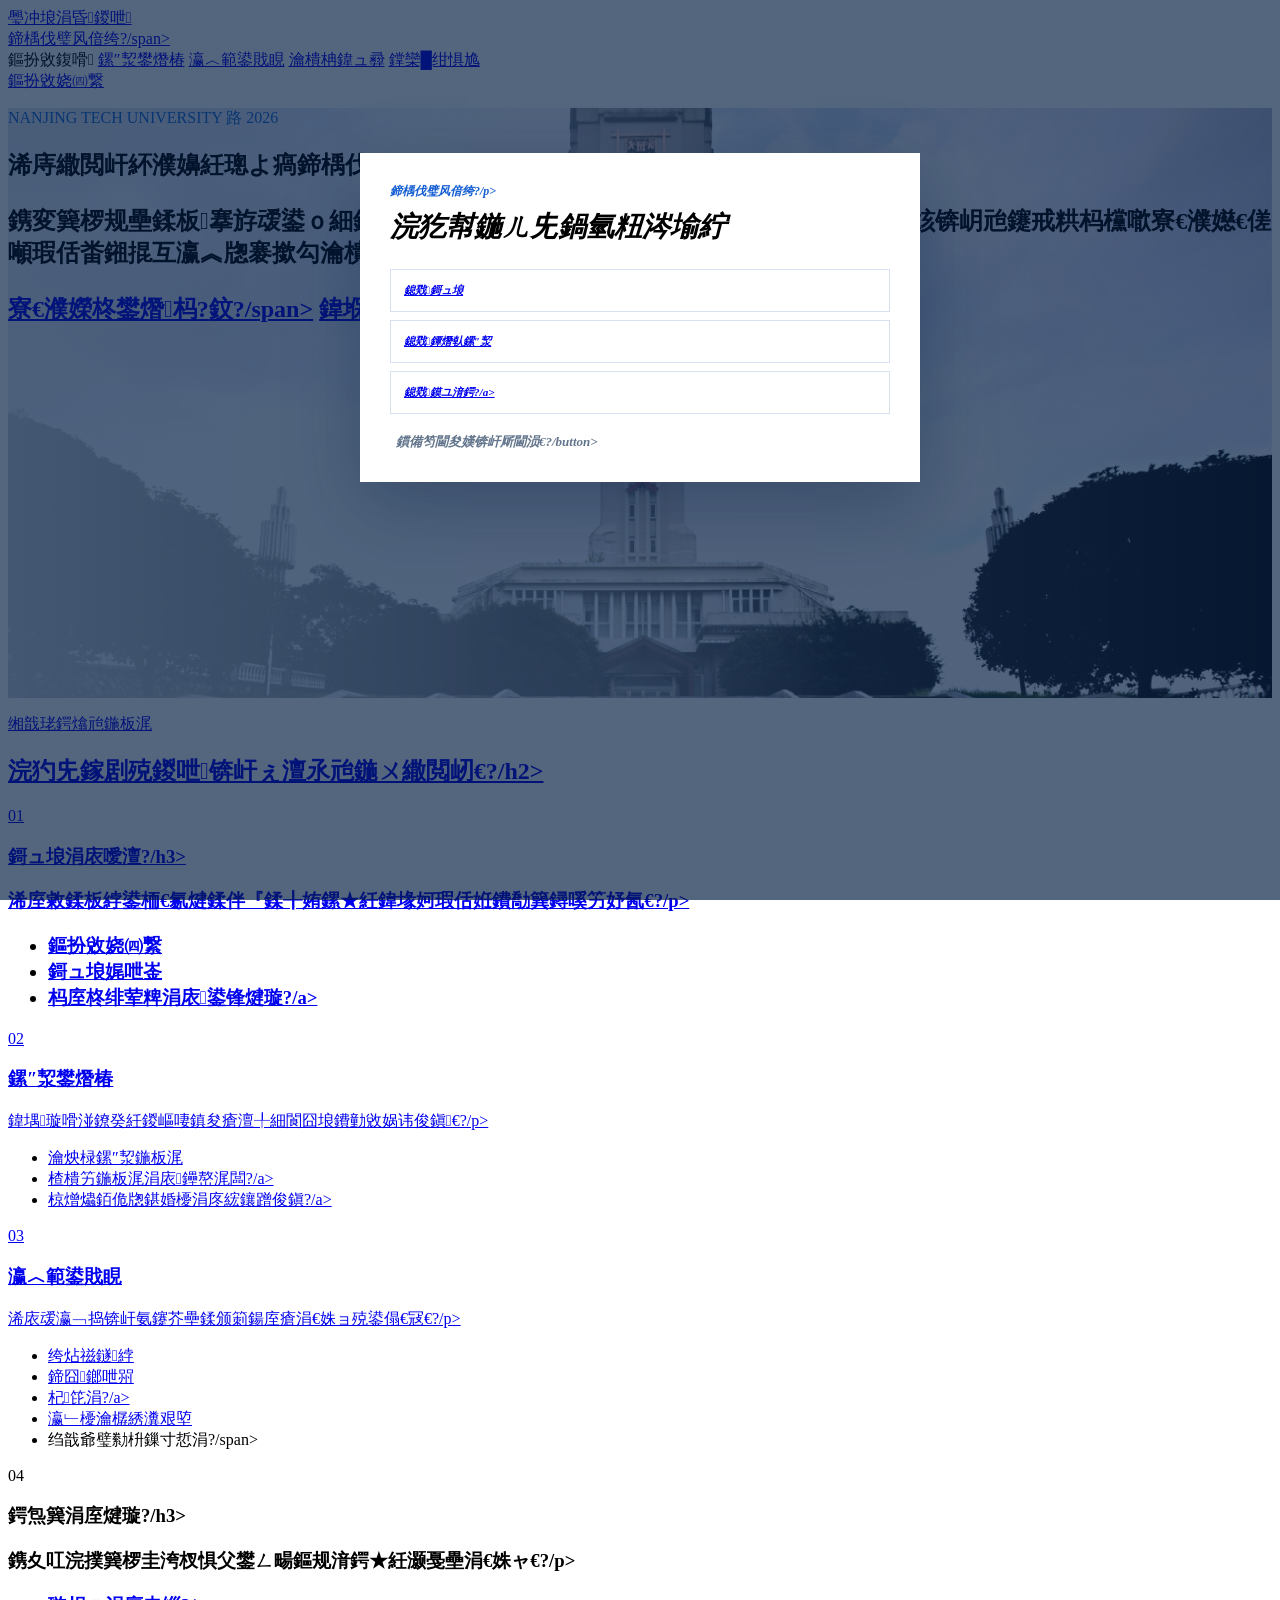
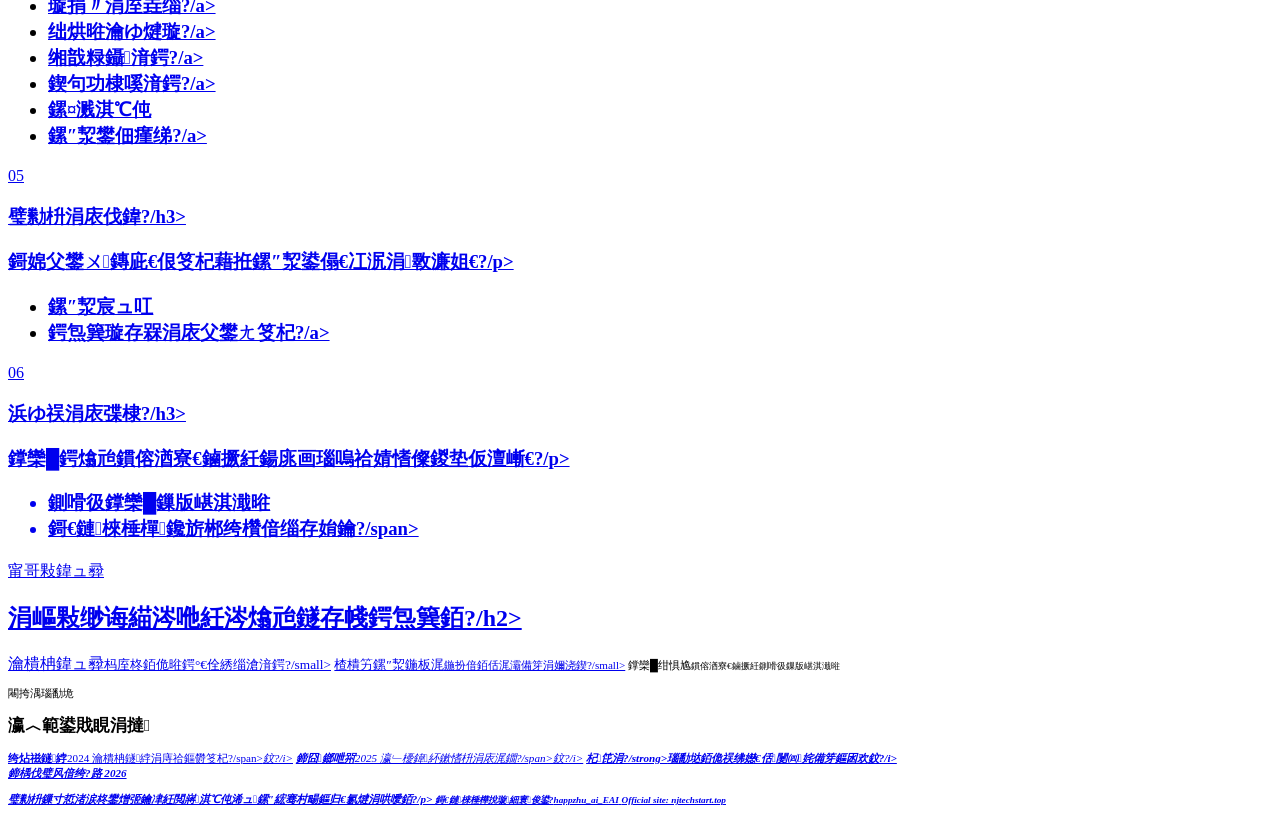
==== index.html @ 0dc82d51 "publish: static GitHub Pages mirror" ====
﻿<!doctype html>
<html lang="zh-CN">
  <head>
    <meta charset="UTF-8" />
    <meta name="viewport" content="width=device-width, initial-scale=1.0" />
    <meta name="description" content="鍗楀伐璧风偣绔欙細鍗椾含宸ヤ笟澶у鏂扮敓鐨勪换鍔″紡鏍″洯淇℃伅鍏ュ彛銆? />
    <title>鍗楀伐璧风偣绔?路 鏂扮敓淇℃伅鍏ュ彛</title>
    <link rel="stylesheet" href="rebuild.css?v=20260807" />
    <style>.home-hero.home-hero-photo{position:relative;isolation:isolate;display:block;min-height:590px;background:#dceeff}.hero-image{position:absolute;z-index:-2;inset:0;width:100%;height:100%;object-fit:cover;filter:brightness(1.09) saturate(.96) contrast(.93)}.home-hero.home-hero-photo:after{content:"";position:absolute;z-index:-1;inset:0;background:linear-gradient(90deg,#eff8ffd9 0%,#eef7ff9c 34%,#d9edff30 64%,#b7dcff08)}.home-hero.home-hero-photo .hero-copy{min-height:590px;justify-content:end;color:#12345b}.home-hero.home-hero-photo .hero-copy h1{max-width:650px;font-size:clamp(48px,6vw,78px);line-height:1.05}.home-hero.home-hero-photo .hero-copy>p:not(.eyebrow){max-width:590px;color:#315b85}.home-hero.home-hero-photo .eyebrow{color:#1769d4}@media(max-width:620px){.home-hero.home-hero-photo,.home-hero.home-hero-photo .hero-copy{min-height:500px}.home-hero.home-hero-photo:after{background:linear-gradient(0deg,#eff8ffe8 0%,#eff8ff99 58%,#ffffff18)}.home-hero.home-hero-photo .hero-copy{padding:48px 25px}}</style>
    <style>.onboarding[aria-hidden="true"]{display:none}.onboarding{position:fixed;inset:0;z-index:40;display:grid;place-items:center;padding:20px}.onboarding-backdrop{position:absolute;inset:0;background:rgba(4,29,66,.68)}.onboarding-panel{position:relative;width:min(500px,100%);padding:30px;background:#fff;box-shadow:0 24px 70px rgba(4,29,66,.3)}.onboarding-panel p{margin:0;color:#145ed3;font-size:12px;font-weight:800}.onboarding-panel h2{margin:8px 0 23px;font-size:28px}.onboarding-choices{display:grid;gap:8px}.onboarding-choices a{padding:13px;border:1px solid #d5e1ef;font-weight:700}.onboarding-panel button{margin-top:18px;border:0;background:transparent;color:#62758c;font:inherit;font-size:13px}</style>
  </head>
  <body>
    <a class="skip-link" href="#main">璺冲埌涓昏鍐呭</a>
    <header class="site-shell-header">
      <a class="wordmark" href="index.html" aria-label="鍗楀伐璧风偣绔欓椤?>
        <img src="assets/njtech-emblem.png" alt="" aria-hidden="true" />
        <span>鍗楀伐<span>璧风偣绔?/span></span>
      </a>
      <nav class="site-nav" aria-label="涓诲鑸?>
        <a href="freshman-welcome.html">鏂扮敓鍑嗗</a>
        <a href="campus-map.html">鏍″洯鐢熸椿</a>
        <a href="study-development.html">瀛︿範鍙戝睍</a>
        <a href="services.html">瀹樻柟鍏ュ彛</a>
        <a href="messages.html">鐣欒█绀惧尯</a>
      </nav>
      <a class="header-link" href="freshman-welcome.html">鏂扮敓娆㈣繋</a>
    </header>

    <main id="main">
      <section class="home-hero home-hero-photo">
        <img class="hero-image" src="assets/tianbao-ge-hero-light.jpg" alt="鍗椾含宸ヤ笟澶у澶╁疂闃? />
        <div class="hero-copy">
          <p class="eyebrow">NANJING TECH UNIVERSITY 路 2026</p>
          <h1>浠庤繖閲屽紑濮嬶紝璁よ瘑鍗楀伐銆?/h1>
          <p>鎸変簨椤规壘鍒板搴斿叆鍙ｏ細鎶ュ埌銆佹牎鍥敓娲汇€佸涔犲彂灞曚笌瀹樻柟鏈嶅姟锛岄兘鑳戒粠杩欓噷寮€濮嬨€傞噸瑕佸畨鎺掍互瀛︽牎褰撳勾瀹樻柟閫氱煡涓哄噯銆?/p>
          <div class="hero-actions">
            <a class="primary-action" href="freshman-welcome.html">寮€濮嬫柊鐢熸杩?<span aria-hidden="true">鈫?/span></a>
            <a class="quiet-action" href="campus-map.html">鍏堢湅鐪嬫牎鍥?/a>
          </div>
        </div>
      </section>

      <section class="feature-map" aria-labelledby="featureMapTitle">
        <div class="section-heading">
          <p>缃戠珯鍔熻兘鍦板浘</p>
          <h2 id="featureMapTitle">浣犳兂鎵剧殑鍐呭锛屽ぇ澶氶兘鍦ㄨ繖閲屻€?/h2>
        </div>
        <div class="feature-map-grid">
          <div class="feature-map-line" aria-hidden="true"></div>
          <article class="feature-zone feature-zone-priority feature-zone-arrival"><span>01</span><h3>鎶ュ埌涓庡噯澶?/h3><p>浠庢敹鍒板綍鍙栭€氱煡鍒伴『鍒╂姷鏍★紝鍏堟妸瑕佸姙鐨勪簨鐞嗘竻妤氥€?/p><ul><li><a href="freshman-welcome.html">鏂扮敓娆㈣繋</a></li><li><a href="arrival-checklist.html">鎶ュ埌娓呭崟</a></li><li><a href="services.html">杩庢柊绯荤粺涓庡鍙锋煡璇?/a></li></ul></article>
          <article class="feature-zone feature-zone-priority feature-zone-life"><span>02</span><h3>鏍″洯鐢熸椿</h3><p>鍏堣璇嗗湴鐐癸紝鍐嶇啛鎮夋瘡澶╀細閬囧埌鐨勭敓娲讳俊鎭€?/p><ul><li><a href="campus-map.html">瀹炴椂鏍″洯鍦板浘</a></li><li><a href="campus-map.html#hd-map">楂樻竻鍦板浘涓庡鑸嶅浘闆?/a></li><li><a href="campus-tools.html">椋熷爞銆佹牎鍖婚櫌涓庝綋鑲蹭俊鎭?/a></li></ul></article>
          <article class="feature-zone"><span>03</span><h3>瀛︿範鍙戝睍</h3><p>浠庡叆瀛﹁捣锛屽氨鑳芥壘鍒颁箣鍚庢瘡涓€姝ョ殑鍙傝€冦€?/p><ul><li><a href="competitions.html">绔炶禌鐩綍</a></li><li><a href="advancement.html">鍗囧鎯呭喌</a></li><li><a href="transfer.html">杞笓涓?/a></li><li><a href="academic-directory.html">瀛﹂櫌瀹樼綉瀵艰埅</a></li><li><span>绉戠爺璧勬枡鏁寸悊涓?/span></li></ul></article>
          <article class="feature-zone"><span>04</span><h3>鍔炰簨涓庢煡璇?/h3><p>鎸夊叿浣撲簨椤圭洿杈惧父鐢ㄥ畼鏂规湇鍔★紝灏戞壘涓€姝ャ€?/p><ul><li><a href="services.html#service-schedule">璇捐〃涓庢垚缁?/a></li><li><a href="services.html#service-classroom">绌烘暀瀹ゆ煡璇?/a></li><li><a href="services.html#service-network">缃戠粶鑷湇鍔?/a></li><li><a href="services.html#service-library">鍥句功棣嗘湇鍔?/a></li><li><a href="services.html#service-shuttle">鏍¤溅淇℃伅</a></li><li><a href="services.html#campusPhonebook">鏍″洯鐢佃瘽绨?/a></li></ul></article>
          <article class="feature-zone"><span>05</span><h3>璧勬枡涓庡伐鍏?/h3><p>鎶婂父鐢ㄨ鏄庛€佷笅杞藉拰鏍″洯鍙傝€冮泦涓斁濂姐€?/p><ul><li><a href="campus-tools.html">鏍″洯宸ュ叿</a></li><li><a href="services.html">鍔炰簨璇存槑涓庡父鐢ㄤ笅杞?/a></li></ul></article>
          <article class="feature-zone"><span>06</span><h3>浜ゆ祦涓庡弽棣?/h3><p>鐣欒█鍔熻兘鏆傛湭寮€鏀撅紝鍚庣画瑙嗚祫婧愭儏鍐垫仮澶嶃€?/p><ul><li><span>鍘嗗彶鐣欒█鏁版嵁淇濈暀</span></li><li><span>鎶€鏈棶棰樿鑱旂郴绔欑偣缁存姢鑰?/span></li></ul></article>
        </div>
      </section>

      <section class="quick-band" aria-labelledby="quickTitle">
        <div>
          <p>甯哥敤鍏ュ彛</p>
          <h2 id="quickTitle">涓嶇敤缈诲緢涔咃紝涔熻兘鐩存帴鍔炰簨銆?/h2>
        </div>
        <div class="quick-links">
          <a href="services.html"><span>瀹樻柟鍏ュ彛</span><small>杩庢柊銆佹暀鍔°€佺綉缁滄湇鍔?/small></a>
          <a href="campus-map.html"><span>楂樻竻鏍″洯鍦板浘</span><small>鍦扮偣銆佸浘灞備笌涓嬭浇鍥?/small></a>
          <span class="quick-link-disabled"><span>鐣欒█绀惧尯</span><small>鏆傛湭寮€鏀撅紝鍘嗗彶鏁版嵁淇濈暀</small></span>
        </div>
      </section>

      <section class="topic-section" aria-labelledby="topicTitle">
        <div class="section-heading">
          <p>闀挎湡瑙勫垝</p>
          <h2 id="topicTitle">瀛︿範鍙戝睍涓撻</h2>
        </div>
        <div class="topic-list">
          <a href="competitions.html"><strong>绔炶禌鐩綍</strong><span>2024 瀹樻柟鐩綍涓庤祫鏂欎笅杞?/span><i>鈫?/i></a>
          <a href="advancement.html"><strong>鍗囧鎯呭喌</strong><span>2025 瀛﹂櫌鍏紑鏉愭枡涓庡浘鐗?/span><i>鈫?/i></a>
          <a href="transfer.html"><strong>杞笓涓?/strong><span>瑙勫垯銆佹祦绋嬨€佸闄㈣姹備笌鏂囦欢</span><i>鈫?/i></a>
        </div>
      </section>

    </main>

    <section class="onboarding" id="onboarding" aria-hidden="true" aria-labelledby="onboardingTitle">
      <div class="onboarding-backdrop" data-close-onboarding></div>
      <div class="onboarding-panel" role="dialog" aria-modal="true">
        <p>鍗楀伐璧风偣绔?/p>
        <h2 id="onboardingTitle">浣犵幇鍦ㄦ兂鍋氫粈涔堬紵</h2>
        <div class="onboarding-choices">
          <a href="freshman-welcome.html" data-onboarding-choice="arrival">鎴戣鎶ュ埌</a>
          <a href="campus-map.html" data-onboarding-choice="campus">鎴戣鐔熸倝鏍″洯</a>
          <a href="services.html" data-onboarding-choice="tools">鎴戣鏌ユ湇鍔?/a>
        </div>
        <button type="button" data-close-onboarding>鏆備笉閫夋嫨锛屽厛閫涢€?/button>
      </div>
    </section>

    <footer class="site-footer">
      <span>鍗楀伐璧风偣绔?路 2026</span>
      <p>璧勬枡鏁寸悊渚涙柊鐢熷弬鑰冿紝閲嶈淇℃伅浠ュ鏍″綋骞村畼鏂归€氱煡涓哄噯銆?/p>
      <small>鎶€鏈棶棰樺挩璇細寰俊鍙?<strong>happzhu_ai_EAI</strong></small>
      <small class="mirror-note"><a href="https://njtechstart.top/">Official site: njtechstart.top</a></small>
    </footer>
    <script>
      (() => {
        const onboarding = document.querySelector('#onboarding');
        const onboardingKey = 'njtech-onboarding-v1';
        const close = () => { onboarding?.setAttribute('aria-hidden', 'true'); localStorage.setItem(onboardingKey, 'seen'); };
        if (onboarding && !localStorage.getItem(onboardingKey)) onboarding.setAttribute('aria-hidden', 'false');
        document.querySelectorAll('[data-close-onboarding], [data-onboarding-choice]').forEach((item) => item.addEventListener('click', close));
      })();
    </script>
  </body>
</html>
---- rebuild.css ----
:root{--ink:#102a4c;--blue:#145ed3;--sky:#eaf4ff;--line:#d5e1ef;--muted:#62758c;--paper:#f7fbff}*{box-sizing:border-box}html{scroll-behavior:smooth}body{margin:0;background:var(--paper);color:var(--ink);font-family:"Noto Sans SC","Microsoft YaHei",Arial,sans-serif;line-height:1.5}a{color:inherit;text-decoration:none}.skip-link{position:fixed;top:-64px;left:16px;z-index:20;padding:9px 12px;background:#fff;border:1px solid var(--line)}.skip-link:focus{top:16px}.site-shell-header{height:72px;max-width:1240px;margin:auto;padding:0 28px;display:flex;align-items:center;gap:30px}.wordmark{display:flex;align-items:center;gap:9px;font-size:19px;font-weight:800;white-space:nowrap}.wordmark img{width:31px;height:31px;object-fit:contain}.wordmark>span>span{color:var(--blue)}.site-nav{display:flex;justify-content:center;gap:25px;flex:1}.site-nav a{font-size:14px;color:#47617e}.site-nav a:hover,.header-link:hover{color:var(--blue)}.header-link{padding:8px 12px;border:1px solid var(--line);background:#fff;font-size:13px;font-weight:700}.home-hero{min-height:510px;display:grid;grid-template-columns:minmax(0,1.02fr) minmax(420px,.98fr);max-width:1240px;margin:auto;overflow:hidden;background:linear-gradient(117deg,#083a83 0%,#1269d7 57%,#92d4ff 100%);color:#fff}.hero-copy{display:flex;flex-direction:column;justify-content:center;padding:70px clamp(30px,6vw,86px)}.eyebrow,.section-heading>p,.quick-band p,.archive-callout>p{margin:0 0 12px;font-size:12px;font-weight:800;letter-spacing:1.2px}.hero-copy h1{margin:0;font-size:clamp(43px,5vw,70px);line-height:1.12;letter-spacing:0}.hero-copy h1 em{font-style:normal;color:#d8efff}.hero-copy>p:not(.eyebrow){max-width:440px;margin:22px 0 0;color:#dbeeff;font-size:15px}.hero-actions{display:flex;flex-wrap:wrap;gap:18px;align-items:center;margin-top:31px}.primary-action{display:inline-flex;gap:12px;align-items:center;padding:13px 17px;background:#fff;color:#0c4ba7;font-weight:800}.quiet-action{font-size:14px;font-weight:700}.hero-photo{min-height:430px;background:linear-gradient(90deg,rgba(8,46,107,.1),rgba(8,46,107,.08)),url("assets/tianbao-ge-hero-cartoon.webp") center/cover}.task-section,.topic-section{max-width:1180px;margin:auto;padding:88px 24px}.section-heading{display:flex;justify-content:space-between;align-items:end;gap:20px;margin-bottom:29px}.section-heading>p{color:var(--blue)}.section-heading h2{margin:0;font-size:clamp(29px,3.3vw,44px);line-height:1.15}.task-grid{display:grid;grid-template-columns:repeat(4,minmax(0,1fr));gap:13px}.task-card{min-height:255px;display:flex;flex-direction:column;padding:24px;border:1px solid var(--line);background:#fff;transition:transform .2s,box-shadow .2s}.task-card:hover{transform:translateY(-4px);box-shadow:0 15px 35px rgba(14,66,125,.12)}.task-card span{color:var(--blue);font-weight:900;font-size:13px}.task-card h3{margin:33px 0 8px;font-size:22px}.task-card p{margin:0;color:var(--muted);font-size:13px}.task-card b{margin-top:auto;padding-top:20px;font-size:13px;color:#0c57c8}.task-card-ready{border-top:4px solid #246ddd}.task-card-life{border-top:4px solid #0e9786}.task-card-study{border-top:4px solid #875bd1}.task-card-tools{border-top:4px solid #d6891c}.quick-band{display:grid;grid-template-columns:.7fr 1.3fr;gap:50px;padding:60px max(24px,calc((100vw - 1132px)/2));background:#e8f4ff}.quick-band p{color:var(--blue)}.quick-band h2{margin:0;font-size:28px;line-height:1.2}.quick-links{display:grid;grid-template-columns:repeat(3,1fr);gap:12px}.quick-links a{min-height:100px;padding:16px;background:#fff;border:1px solid #c9deef}.quick-links span{display:block;font-weight:800;font-size:14px}.quick-links small{display:block;margin-top:7px;color:var(--muted);font-size:12px}.topic-section{padding-bottom:74px}.topic-list{border-top:1px solid var(--line)}.topic-list a{display:grid;grid-template-columns:180px 1fr auto;gap:20px;align-items:center;padding:22px 0;border-bottom:1px solid var(--line)}.topic-list strong{font-size:17px}.topic-list span{color:var(--muted);font-size:14px}.topic-list i{font-style:normal;color:var(--blue);font-size:22px}.archive-callout{max-width:1180px;margin:0 auto 84px;padding:49px 55px;background:linear-gradient(120deg,#0d438f,#176cce);color:#fff}.archive-callout>p{color:#bfe2ff}.archive-callout h2{margin:0;font-size:31px}.archive-callout>span{display:block;margin-top:10px;color:#d5edff;font-size:14px}.archive-callout a{display:inline-flex;gap:11px;margin-top:25px;padding:12px 15px;background:#fff;color:#0b4ba8;font-size:14px;font-weight:800}.site-footer{max-width:1180px;margin:auto;padding:28px 0 38px;border-top:1px solid var(--line);display:flex;gap:23px;align-items:center;color:var(--muted);font-size:12px}.site-footer p{margin:0;flex:1}.site-footer small{font-size:11px}.site-footer strong{color:#275f9f}@media(max-width:900px){.site-shell-header{padding:0 20px}.site-nav{gap:15px}.task-grid{grid-template-columns:repeat(2,1fr)}.home-hero{grid-template-columns:1fr}.hero-photo{min-height:300px}.quick-band{grid-template-columns:1fr;gap:25px}.site-footer{margin:0 24px}.topic-list a{grid-template-columns:150px 1fr auto}}@media(max-width:620px){.site-shell-header{height:auto;min-height:66px;flex-wrap:wrap;padding:13px 18px;gap:12px}.site-nav{order:3;flex-basis:100%;justify-content:space-between;gap:8px;overflow-x:auto}.site-nav a{font-size:12px;white-space:nowrap}.header-link{font-size:11px}.home-hero{min-height:0}.hero-copy{padding:56px 25px}.hero-copy h1{font-size:43px}.hero-photo{min-height:260px}.task-section,.topic-section{padding:58px 20px}.task-grid,.quick-links{grid-template-columns:1fr}.task-card{min-height:200px}.section-heading{display:block}.section-heading h2{font-size:31px}.quick-band{padding:46px 20px}.topic-list a{grid-template-columns:1fr auto;gap:4px;padding:18px 0}.topic-list span{grid-column:1}.archive-callout{margin:0 20px 60px;padding:34px 25px}.archive-callout h2{font-size:27px}.site-footer{display:block;padding:25px 0}.site-footer p,.site-footer small{display:block;margin-top:8px}}
.feature-map{position:relative;max-width:1180px;margin:0 auto;padding:88px 24px}.feature-map .section-heading{margin-bottom:34px}.feature-map-grid{position:relative;display:grid;grid-template-columns:repeat(2,minmax(0,1fr));gap:16px}.feature-map-line{position:absolute;top:18px;bottom:18px;left:50%;width:1px;background:linear-gradient(180deg,transparent,#84b8ed 8%,#84b8ed 92%,transparent);pointer-events:none}.feature-zone{position:relative;z-index:1;min-height:242px;padding:28px;border:1px solid #cfe2f4;border-radius:18px;background:linear-gradient(145deg,#fff,#f5faff);box-shadow:0 10px 30px rgba(22,87,157,.06);transition:transform .2s ease,box-shadow .2s ease}.feature-zone:nth-of-type(2n){background:linear-gradient(145deg,#f5fbff,#eef7ff)}.feature-zone:hover{transform:translateY(-3px);box-shadow:0 17px 35px rgba(22,87,157,.12)}.feature-zone-priority{min-height:284px;padding:34px;background:linear-gradient(140deg,#e8f5ff,#fff 62%,#dbefff)}.feature-zone-life{background:linear-gradient(140deg,#edf9ff,#fff 62%,#e5f4ff)}.feature-zone>span:first-child{display:block;margin-bottom:27px;color:#1769d4;font-size:12px;font-weight:900;letter-spacing:1.2px}.feature-zone h3{margin:0;color:#12345b;font-size:26px;line-height:1.16}.feature-zone p{max-width:370px;margin:9px 0 18px;color:#5d7896;font-size:14px}.feature-zone ul{display:flex;flex-wrap:wrap;gap:9px;margin:0;padding:0;list-style:none}.feature-zone li{margin:0}.feature-zone a,.feature-zone li>span{display:inline-flex;align-items:center;min-height:32px;padding:6px 10px;border:1px solid #c9e0f4;border-radius:8px;background:rgba(255,255,255,.8);color:#175baf;font-size:13px;font-weight:700;transition:background .2s ease,border-color .2s ease,color .2s ease}.feature-zone a:hover{border-color:#1769d4;background:#1769d4;color:#fff}.feature-zone a:focus-visible{outline:3px solid #75baff;outline-offset:3px}.feature-zone li>span{border-color:#d9e3ed;color:#72859a;font-weight:600}
@media(max-width:620px){.feature-map{padding:58px 20px}.feature-map-grid{grid-template-columns:1fr}.feature-map-line{top:20px;bottom:20px;left:23px}.feature-zone,.feature-zone-priority{min-height:0;padding:25px 24px 25px 39px;border-radius:15px}.feature-zone>span:first-child{position:absolute;top:27px;left:14px;margin:0;font-size:10px;writing-mode:vertical-rl}.feature-zone h3{font-size:23px}.feature-zone p{font-size:13px}.feature-zone a,.feature-zone li>span{min-height:38px}}
@media(prefers-reduced-motion:reduce){.feature-zone,.feature-zone a{transition:none}html{scroll-behavior:auto}}
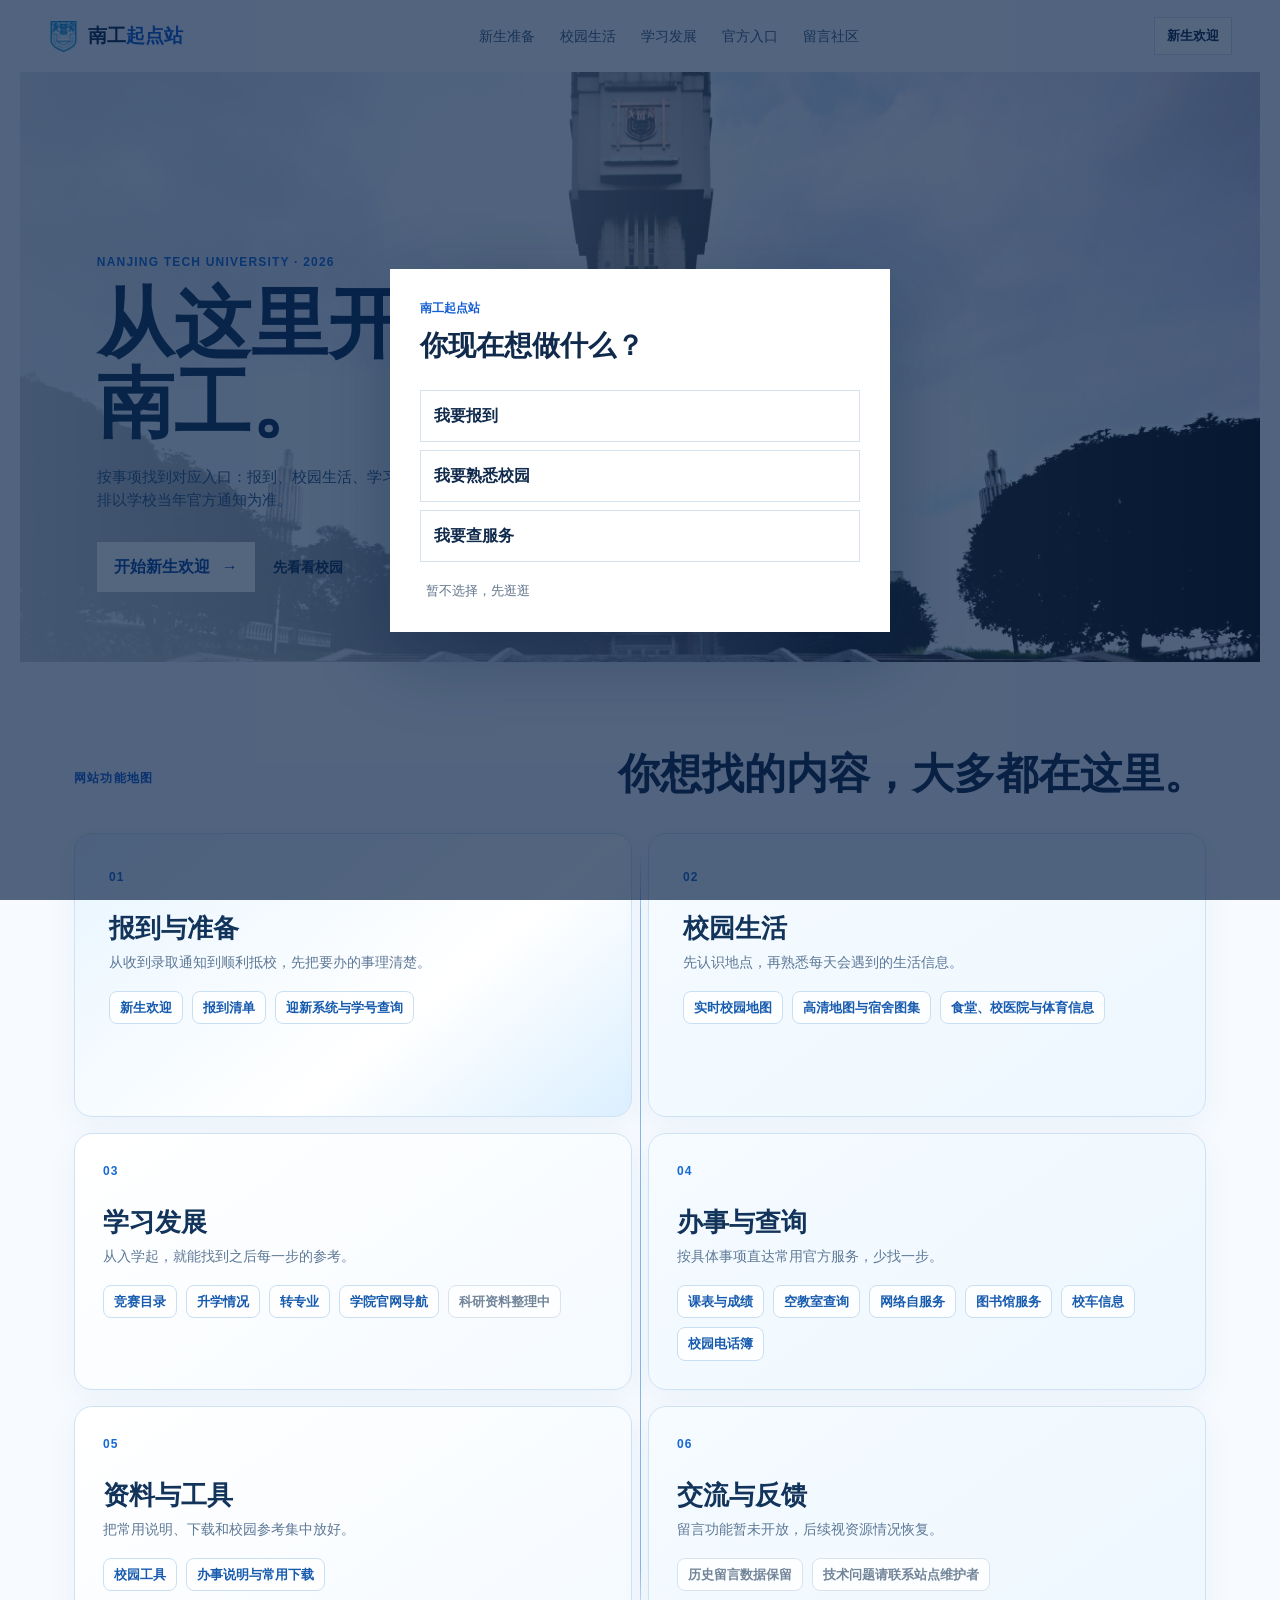
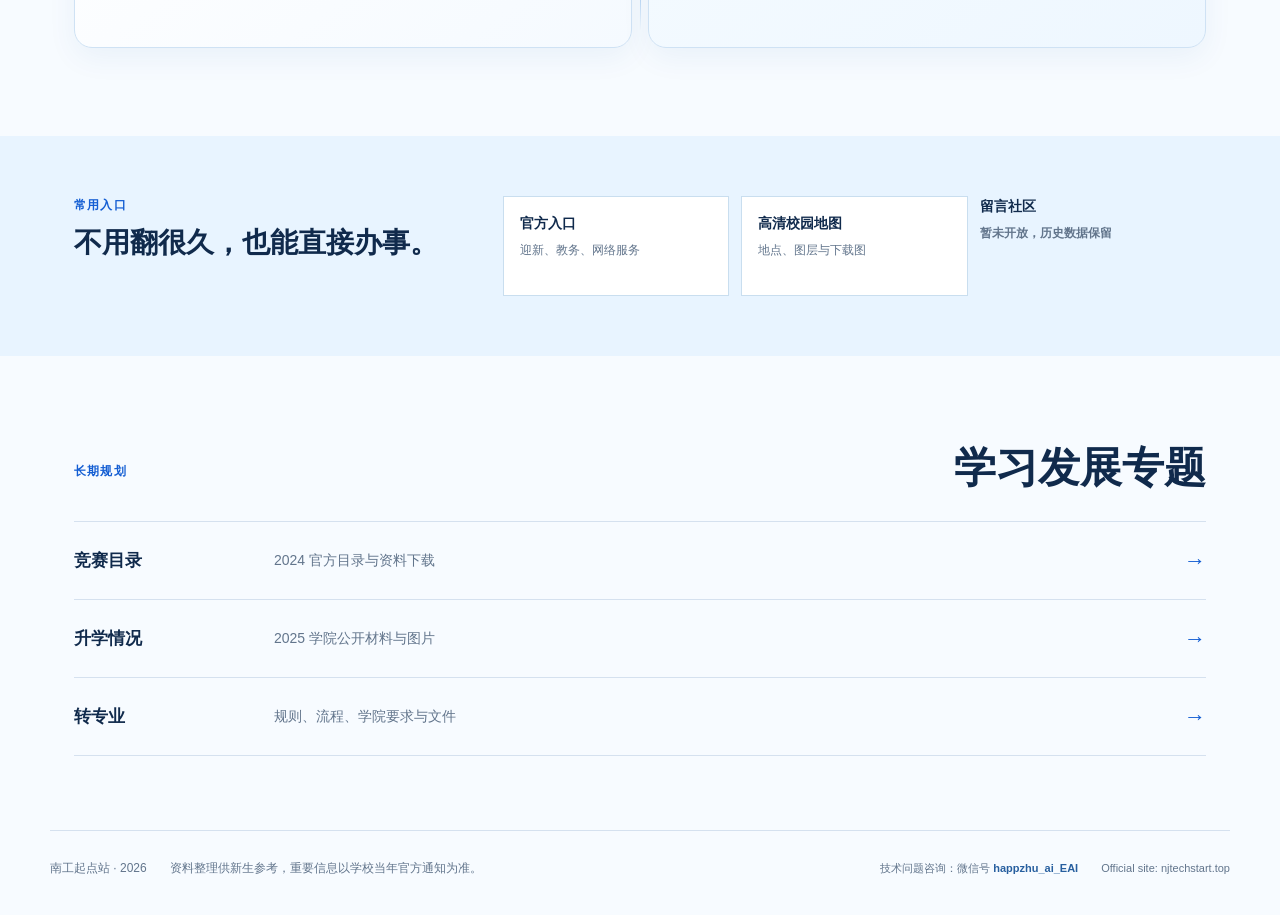
==== commit e142c273: "fix: preserve UTF-8 Chinese text in Pages mirror" ====
--- a/index.html
+++ b/index.html
@@ -1,82 +1,82 @@
-﻿<!doctype html>
+<!doctype html>
 <html lang="zh-CN">
   <head>
     <meta charset="UTF-8" />
     <meta name="viewport" content="width=device-width, initial-scale=1.0" />
-    <meta name="description" content="鍗楀伐璧风偣绔欙細鍗椾含宸ヤ笟澶у鏂扮敓鐨勪换鍔″紡鏍″洯淇℃伅鍏ュ彛銆? />
-    <title>鍗楀伐璧风偣绔?路 鏂扮敓淇℃伅鍏ュ彛</title>
+    <meta name="description" content="南工起点站：南京工业大学新生的任务式校园信息入口。" />
+    <title>南工起点站 · 新生信息入口</title>
     <link rel="stylesheet" href="rebuild.css?v=20260807" />
     <style>.home-hero.home-hero-photo{position:relative;isolation:isolate;display:block;min-height:590px;background:#dceeff}.hero-image{position:absolute;z-index:-2;inset:0;width:100%;height:100%;object-fit:cover;filter:brightness(1.09) saturate(.96) contrast(.93)}.home-hero.home-hero-photo:after{content:"";position:absolute;z-index:-1;inset:0;background:linear-gradient(90deg,#eff8ffd9 0%,#eef7ff9c 34%,#d9edff30 64%,#b7dcff08)}.home-hero.home-hero-photo .hero-copy{min-height:590px;justify-content:end;color:#12345b}.home-hero.home-hero-photo .hero-copy h1{max-width:650px;font-size:clamp(48px,6vw,78px);line-height:1.05}.home-hero.home-hero-photo .hero-copy>p:not(.eyebrow){max-width:590px;color:#315b85}.home-hero.home-hero-photo .eyebrow{color:#1769d4}@media(max-width:620px){.home-hero.home-hero-photo,.home-hero.home-hero-photo .hero-copy{min-height:500px}.home-hero.home-hero-photo:after{background:linear-gradient(0deg,#eff8ffe8 0%,#eff8ff99 58%,#ffffff18)}.home-hero.home-hero-photo .hero-copy{padding:48px 25px}}</style>
     <style>.onboarding[aria-hidden="true"]{display:none}.onboarding{position:fixed;inset:0;z-index:40;display:grid;place-items:center;padding:20px}.onboarding-backdrop{position:absolute;inset:0;background:rgba(4,29,66,.68)}.onboarding-panel{position:relative;width:min(500px,100%);padding:30px;background:#fff;box-shadow:0 24px 70px rgba(4,29,66,.3)}.onboarding-panel p{margin:0;color:#145ed3;font-size:12px;font-weight:800}.onboarding-panel h2{margin:8px 0 23px;font-size:28px}.onboarding-choices{display:grid;gap:8px}.onboarding-choices a{padding:13px;border:1px solid #d5e1ef;font-weight:700}.onboarding-panel button{margin-top:18px;border:0;background:transparent;color:#62758c;font:inherit;font-size:13px}</style>
   </head>
   <body>
-    <a class="skip-link" href="#main">璺冲埌涓昏鍐呭</a>
+    <a class="skip-link" href="#main">跳到主要内容</a>
     <header class="site-shell-header">
-      <a class="wordmark" href="index.html" aria-label="鍗楀伐璧风偣绔欓椤?>
+      <a class="wordmark" href="index.html" aria-label="南工起点站首页">
         <img src="assets/njtech-emblem.png" alt="" aria-hidden="true" />
-        <span>鍗楀伐<span>璧风偣绔?/span></span>
+        <span>南工<span>起点站</span></span>
       </a>
-      <nav class="site-nav" aria-label="涓诲鑸?>
-        <a href="freshman-welcome.html">鏂扮敓鍑嗗</a>
-        <a href="campus-map.html">鏍″洯鐢熸椿</a>
-        <a href="study-development.html">瀛︿範鍙戝睍</a>
-        <a href="services.html">瀹樻柟鍏ュ彛</a>
-        <a href="messages.html">鐣欒█绀惧尯</a>
+      <nav class="site-nav" aria-label="主导航">
+        <a href="freshman-welcome.html">新生准备</a>
+        <a href="campus-map.html">校园生活</a>
+        <a href="study-development.html">学习发展</a>
+        <a href="services.html">官方入口</a>
+        <a href="messages.html">留言社区</a>
       </nav>
-      <a class="header-link" href="freshman-welcome.html">鏂扮敓娆㈣繋</a>
+      <a class="header-link" href="freshman-welcome.html">新生欢迎</a>
     </header>
 
     <main id="main">
       <section class="home-hero home-hero-photo">
-        <img class="hero-image" src="assets/tianbao-ge-hero-light.jpg" alt="鍗椾含宸ヤ笟澶у澶╁疂闃? />
+        <img class="hero-image" src="assets/tianbao-ge-hero-light.jpg" alt="南京工业大学天宝阁" />
         <div class="hero-copy">
-          <p class="eyebrow">NANJING TECH UNIVERSITY 路 2026</p>
-          <h1>浠庤繖閲屽紑濮嬶紝璁よ瘑鍗楀伐銆?/h1>
-          <p>鎸変簨椤规壘鍒板搴斿叆鍙ｏ細鎶ュ埌銆佹牎鍥敓娲汇€佸涔犲彂灞曚笌瀹樻柟鏈嶅姟锛岄兘鑳戒粠杩欓噷寮€濮嬨€傞噸瑕佸畨鎺掍互瀛︽牎褰撳勾瀹樻柟閫氱煡涓哄噯銆?/p>
+          <p class="eyebrow">NANJING TECH UNIVERSITY · 2026</p>
+          <h1>从这里开始，认识南工。</h1>
+          <p>按事项找到对应入口：报到、校园生活、学习发展与官方服务，都能从这里开始。重要安排以学校当年官方通知为准。</p>
           <div class="hero-actions">
-            <a class="primary-action" href="freshman-welcome.html">寮€濮嬫柊鐢熸杩?<span aria-hidden="true">鈫?/span></a>
-            <a class="quiet-action" href="campus-map.html">鍏堢湅鐪嬫牎鍥?/a>
+            <a class="primary-action" href="freshman-welcome.html">开始新生欢迎 <span aria-hidden="true">→</span></a>
+            <a class="quiet-action" href="campus-map.html">先看看校园</a>
           </div>
         </div>
       </section>
 
       <section class="feature-map" aria-labelledby="featureMapTitle">
         <div class="section-heading">
-          <p>缃戠珯鍔熻兘鍦板浘</p>
-          <h2 id="featureMapTitle">浣犳兂鎵剧殑鍐呭锛屽ぇ澶氶兘鍦ㄨ繖閲屻€?/h2>
+          <p>网站功能地图</p>
+          <h2 id="featureMapTitle">你想找的内容，大多都在这里。</h2>
         </div>
         <div class="feature-map-grid">
           <div class="feature-map-line" aria-hidden="true"></div>
-          <article class="feature-zone feature-zone-priority feature-zone-arrival"><span>01</span><h3>鎶ュ埌涓庡噯澶?/h3><p>浠庢敹鍒板綍鍙栭€氱煡鍒伴『鍒╂姷鏍★紝鍏堟妸瑕佸姙鐨勪簨鐞嗘竻妤氥€?/p><ul><li><a href="freshman-welcome.html">鏂扮敓娆㈣繋</a></li><li><a href="arrival-checklist.html">鎶ュ埌娓呭崟</a></li><li><a href="services.html">杩庢柊绯荤粺涓庡鍙锋煡璇?/a></li></ul></article>
-          <article class="feature-zone feature-zone-priority feature-zone-life"><span>02</span><h3>鏍″洯鐢熸椿</h3><p>鍏堣璇嗗湴鐐癸紝鍐嶇啛鎮夋瘡澶╀細閬囧埌鐨勭敓娲讳俊鎭€?/p><ul><li><a href="campus-map.html">瀹炴椂鏍″洯鍦板浘</a></li><li><a href="campus-map.html#hd-map">楂樻竻鍦板浘涓庡鑸嶅浘闆?/a></li><li><a href="campus-tools.html">椋熷爞銆佹牎鍖婚櫌涓庝綋鑲蹭俊鎭?/a></li></ul></article>
-          <article class="feature-zone"><span>03</span><h3>瀛︿範鍙戝睍</h3><p>浠庡叆瀛﹁捣锛屽氨鑳芥壘鍒颁箣鍚庢瘡涓€姝ョ殑鍙傝€冦€?/p><ul><li><a href="competitions.html">绔炶禌鐩綍</a></li><li><a href="advancement.html">鍗囧鎯呭喌</a></li><li><a href="transfer.html">杞笓涓?/a></li><li><a href="academic-directory.html">瀛﹂櫌瀹樼綉瀵艰埅</a></li><li><span>绉戠爺璧勬枡鏁寸悊涓?/span></li></ul></article>
-          <article class="feature-zone"><span>04</span><h3>鍔炰簨涓庢煡璇?/h3><p>鎸夊叿浣撲簨椤圭洿杈惧父鐢ㄥ畼鏂规湇鍔★紝灏戞壘涓€姝ャ€?/p><ul><li><a href="services.html#service-schedule">璇捐〃涓庢垚缁?/a></li><li><a href="services.html#service-classroom">绌烘暀瀹ゆ煡璇?/a></li><li><a href="services.html#service-network">缃戠粶鑷湇鍔?/a></li><li><a href="services.html#service-library">鍥句功棣嗘湇鍔?/a></li><li><a href="services.html#service-shuttle">鏍¤溅淇℃伅</a></li><li><a href="services.html#campusPhonebook">鏍″洯鐢佃瘽绨?/a></li></ul></article>
-          <article class="feature-zone"><span>05</span><h3>璧勬枡涓庡伐鍏?/h3><p>鎶婂父鐢ㄨ鏄庛€佷笅杞藉拰鏍″洯鍙傝€冮泦涓斁濂姐€?/p><ul><li><a href="campus-tools.html">鏍″洯宸ュ叿</a></li><li><a href="services.html">鍔炰簨璇存槑涓庡父鐢ㄤ笅杞?/a></li></ul></article>
-          <article class="feature-zone"><span>06</span><h3>浜ゆ祦涓庡弽棣?/h3><p>鐣欒█鍔熻兘鏆傛湭寮€鏀撅紝鍚庣画瑙嗚祫婧愭儏鍐垫仮澶嶃€?/p><ul><li><span>鍘嗗彶鐣欒█鏁版嵁淇濈暀</span></li><li><span>鎶€鏈棶棰樿鑱旂郴绔欑偣缁存姢鑰?/span></li></ul></article>
+          <article class="feature-zone feature-zone-priority feature-zone-arrival"><span>01</span><h3>报到与准备</h3><p>从收到录取通知到顺利抵校，先把要办的事理清楚。</p><ul><li><a href="freshman-welcome.html">新生欢迎</a></li><li><a href="arrival-checklist.html">报到清单</a></li><li><a href="services.html">迎新系统与学号查询</a></li></ul></article>
+          <article class="feature-zone feature-zone-priority feature-zone-life"><span>02</span><h3>校园生活</h3><p>先认识地点，再熟悉每天会遇到的生活信息。</p><ul><li><a href="campus-map.html">实时校园地图</a></li><li><a href="campus-map.html#hd-map">高清地图与宿舍图集</a></li><li><a href="campus-tools.html">食堂、校医院与体育信息</a></li></ul></article>
+          <article class="feature-zone"><span>03</span><h3>学习发展</h3><p>从入学起，就能找到之后每一步的参考。</p><ul><li><a href="competitions.html">竞赛目录</a></li><li><a href="advancement.html">升学情况</a></li><li><a href="transfer.html">转专业</a></li><li><a href="academic-directory.html">学院官网导航</a></li><li><span>科研资料整理中</span></li></ul></article>
+          <article class="feature-zone"><span>04</span><h3>办事与查询</h3><p>按具体事项直达常用官方服务，少找一步。</p><ul><li><a href="services.html#service-schedule">课表与成绩</a></li><li><a href="services.html#service-classroom">空教室查询</a></li><li><a href="services.html#service-network">网络自服务</a></li><li><a href="services.html#service-library">图书馆服务</a></li><li><a href="services.html#service-shuttle">校车信息</a></li><li><a href="services.html#campusPhonebook">校园电话簿</a></li></ul></article>
+          <article class="feature-zone"><span>05</span><h3>资料与工具</h3><p>把常用说明、下载和校园参考集中放好。</p><ul><li><a href="campus-tools.html">校园工具</a></li><li><a href="services.html">办事说明与常用下载</a></li></ul></article>
+          <article class="feature-zone"><span>06</span><h3>交流与反馈</h3><p>留言功能暂未开放，后续视资源情况恢复。</p><ul><li><span>历史留言数据保留</span></li><li><span>技术问题请联系站点维护者</span></li></ul></article>
         </div>
       </section>
 
       <section class="quick-band" aria-labelledby="quickTitle">
         <div>
-          <p>甯哥敤鍏ュ彛</p>
-          <h2 id="quickTitle">涓嶇敤缈诲緢涔咃紝涔熻兘鐩存帴鍔炰簨銆?/h2>
+          <p>常用入口</p>
+          <h2 id="quickTitle">不用翻很久，也能直接办事。</h2>
         </div>
         <div class="quick-links">
-          <a href="services.html"><span>瀹樻柟鍏ュ彛</span><small>杩庢柊銆佹暀鍔°€佺綉缁滄湇鍔?/small></a>
-          <a href="campus-map.html"><span>楂樻竻鏍″洯鍦板浘</span><small>鍦扮偣銆佸浘灞備笌涓嬭浇鍥?/small></a>
-          <span class="quick-link-disabled"><span>鐣欒█绀惧尯</span><small>鏆傛湭寮€鏀撅紝鍘嗗彶鏁版嵁淇濈暀</small></span>
+          <a href="services.html"><span>官方入口</span><small>迎新、教务、网络服务</small></a>
+          <a href="campus-map.html"><span>高清校园地图</span><small>地点、图层与下载图</small></a>
+          <span class="quick-link-disabled"><span>留言社区</span><small>暂未开放，历史数据保留</small></span>
         </div>
       </section>
 
       <section class="topic-section" aria-labelledby="topicTitle">
         <div class="section-heading">
-          <p>闀挎湡瑙勫垝</p>
-          <h2 id="topicTitle">瀛︿範鍙戝睍涓撻</h2>
+          <p>长期规划</p>
+          <h2 id="topicTitle">学习发展专题</h2>
         </div>
         <div class="topic-list">
-          <a href="competitions.html"><strong>绔炶禌鐩綍</strong><span>2024 瀹樻柟鐩綍涓庤祫鏂欎笅杞?/span><i>鈫?/i></a>
-          <a href="advancement.html"><strong>鍗囧鎯呭喌</strong><span>2025 瀛﹂櫌鍏紑鏉愭枡涓庡浘鐗?/span><i>鈫?/i></a>
-          <a href="transfer.html"><strong>杞笓涓?/strong><span>瑙勫垯銆佹祦绋嬨€佸闄㈣姹備笌鏂囦欢</span><i>鈫?/i></a>
+          <a href="competitions.html"><strong>竞赛目录</strong><span>2024 官方目录与资料下载</span><i>→</i></a>
+          <a href="advancement.html"><strong>升学情况</strong><span>2025 学院公开材料与图片</span><i>→</i></a>
+          <a href="transfer.html"><strong>转专业</strong><span>规则、流程、学院要求与文件</span><i>→</i></a>
         </div>
       </section>
 
@@ -85,21 +85,21 @@
     <section class="onboarding" id="onboarding" aria-hidden="true" aria-labelledby="onboardingTitle">
       <div class="onboarding-backdrop" data-close-onboarding></div>
       <div class="onboarding-panel" role="dialog" aria-modal="true">
-        <p>鍗楀伐璧风偣绔?/p>
-        <h2 id="onboardingTitle">浣犵幇鍦ㄦ兂鍋氫粈涔堬紵</h2>
+        <p>南工起点站</p>
+        <h2 id="onboardingTitle">你现在想做什么？</h2>
         <div class="onboarding-choices">
-          <a href="freshman-welcome.html" data-onboarding-choice="arrival">鎴戣鎶ュ埌</a>
-          <a href="campus-map.html" data-onboarding-choice="campus">鎴戣鐔熸倝鏍″洯</a>
-          <a href="services.html" data-onboarding-choice="tools">鎴戣鏌ユ湇鍔?/a>
+          <a href="freshman-welcome.html" data-onboarding-choice="arrival">我要报到</a>
+          <a href="campus-map.html" data-onboarding-choice="campus">我要熟悉校园</a>
+          <a href="services.html" data-onboarding-choice="tools">我要查服务</a>
         </div>
-        <button type="button" data-close-onboarding>鏆備笉閫夋嫨锛屽厛閫涢€?/button>
+        <button type="button" data-close-onboarding>暂不选择，先逛逛</button>
       </div>
     </section>
 
     <footer class="site-footer">
-      <span>鍗楀伐璧风偣绔?路 2026</span>
-      <p>璧勬枡鏁寸悊渚涙柊鐢熷弬鑰冿紝閲嶈淇℃伅浠ュ鏍″綋骞村畼鏂归€氱煡涓哄噯銆?/p>
-      <small>鎶€鏈棶棰樺挩璇細寰俊鍙?<strong>happzhu_ai_EAI</strong></small>
+      <span>南工起点站 · 2026</span>
+      <p>资料整理供新生参考，重要信息以学校当年官方通知为准。</p>
+      <small>技术问题咨询：微信号 <strong>happzhu_ai_EAI</strong></small>
       <small class="mirror-note"><a href="https://njtechstart.top/">Official site: njtechstart.top</a></small>
     </footer>
     <script>
@@ -113,4 +113,3 @@
     </script>
   </body>
 </html>
-
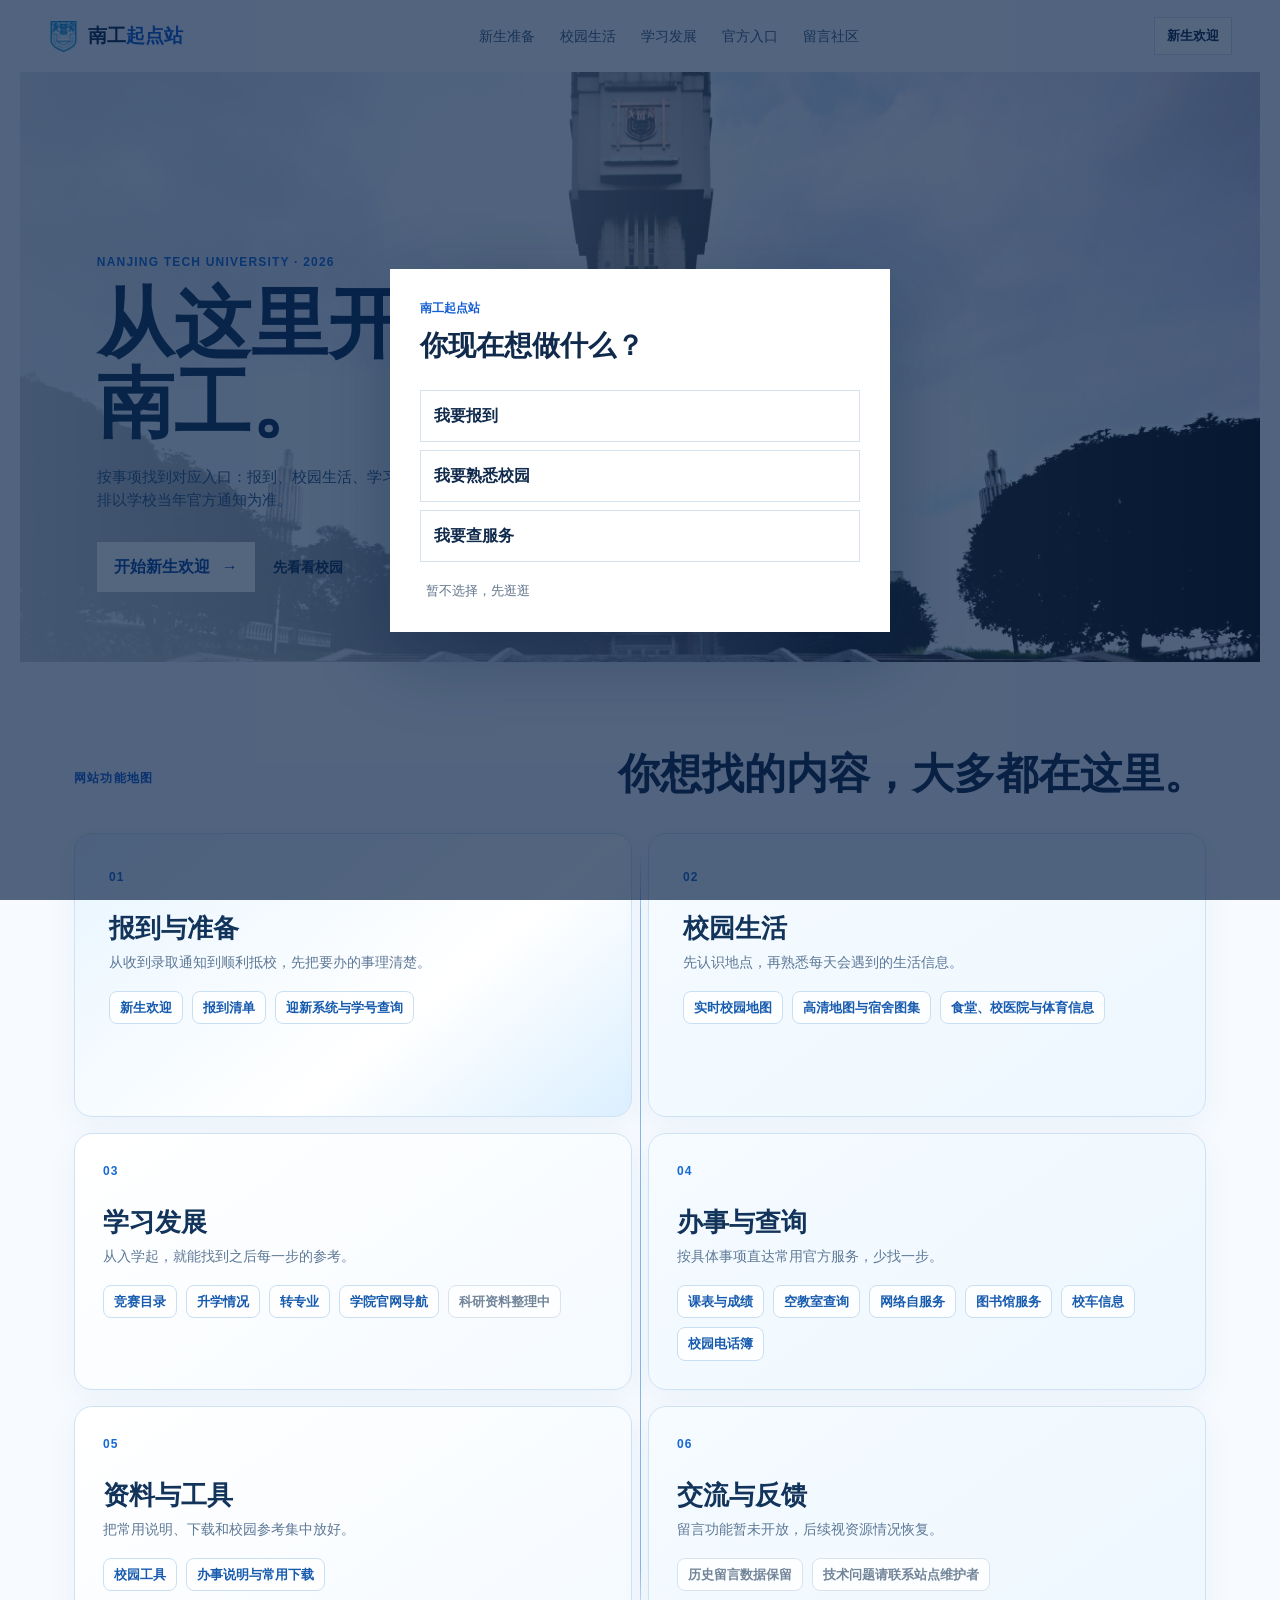
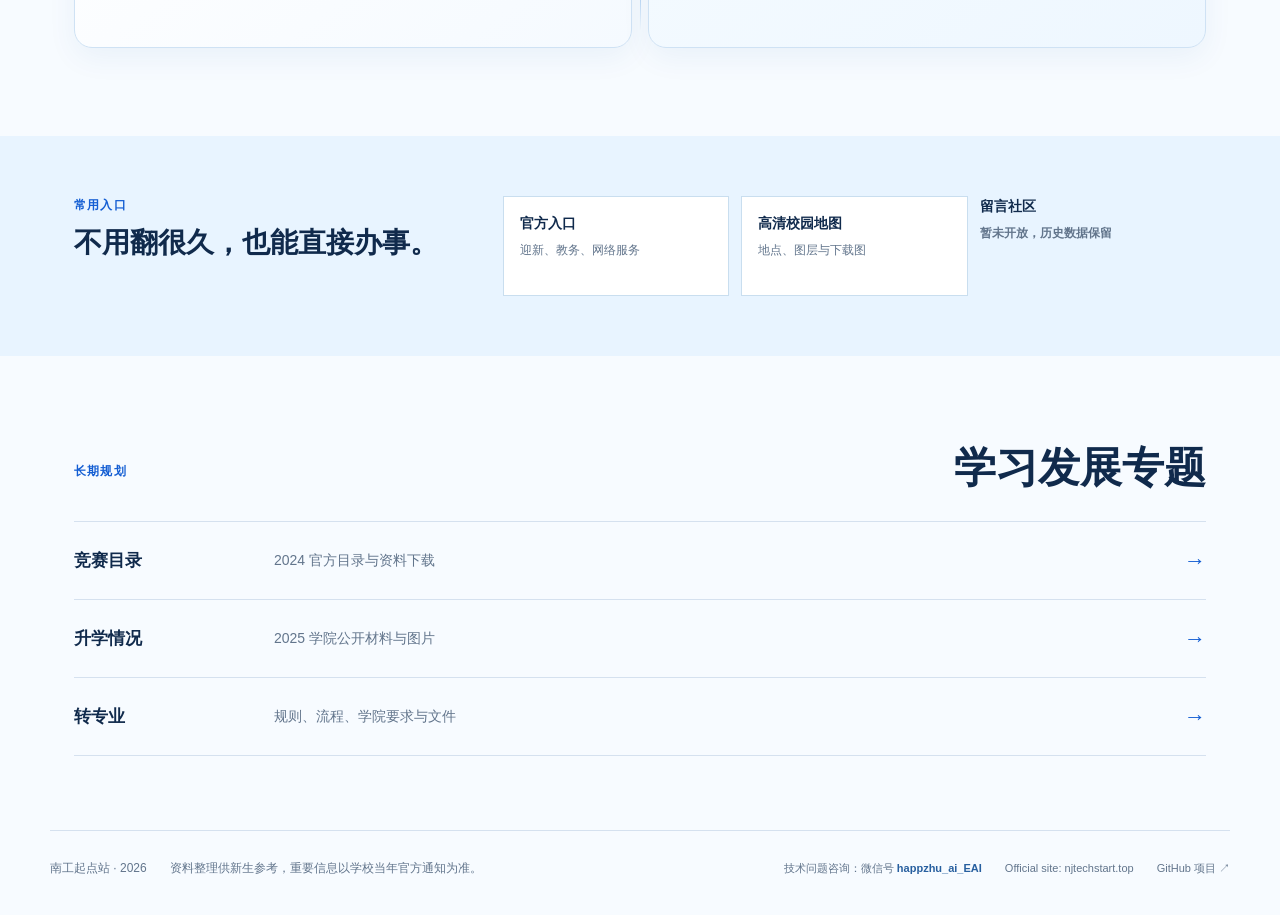
==== commit 8f06c4be: "publish: add project link to site mirror" ====
--- a/index.html
+++ b/index.html
@@ -101,6 +101,7 @@
       <p>资料整理供新生参考，重要信息以学校当年官方通知为准。</p>
       <small>技术问题咨询：微信号 <strong>happzhu_ai_EAI</strong></small>
       <small class="mirror-note"><a href="https://njtechstart.top/">Official site: njtechstart.top</a></small>
+      <small class="repo-link"><a href="https://github.com/z-y-m-123/njtech-freshman-2026" target="_blank" rel="noreferrer">GitHub 项目 ↗</a></small>
     </footer>
     <script>
       (() => {
